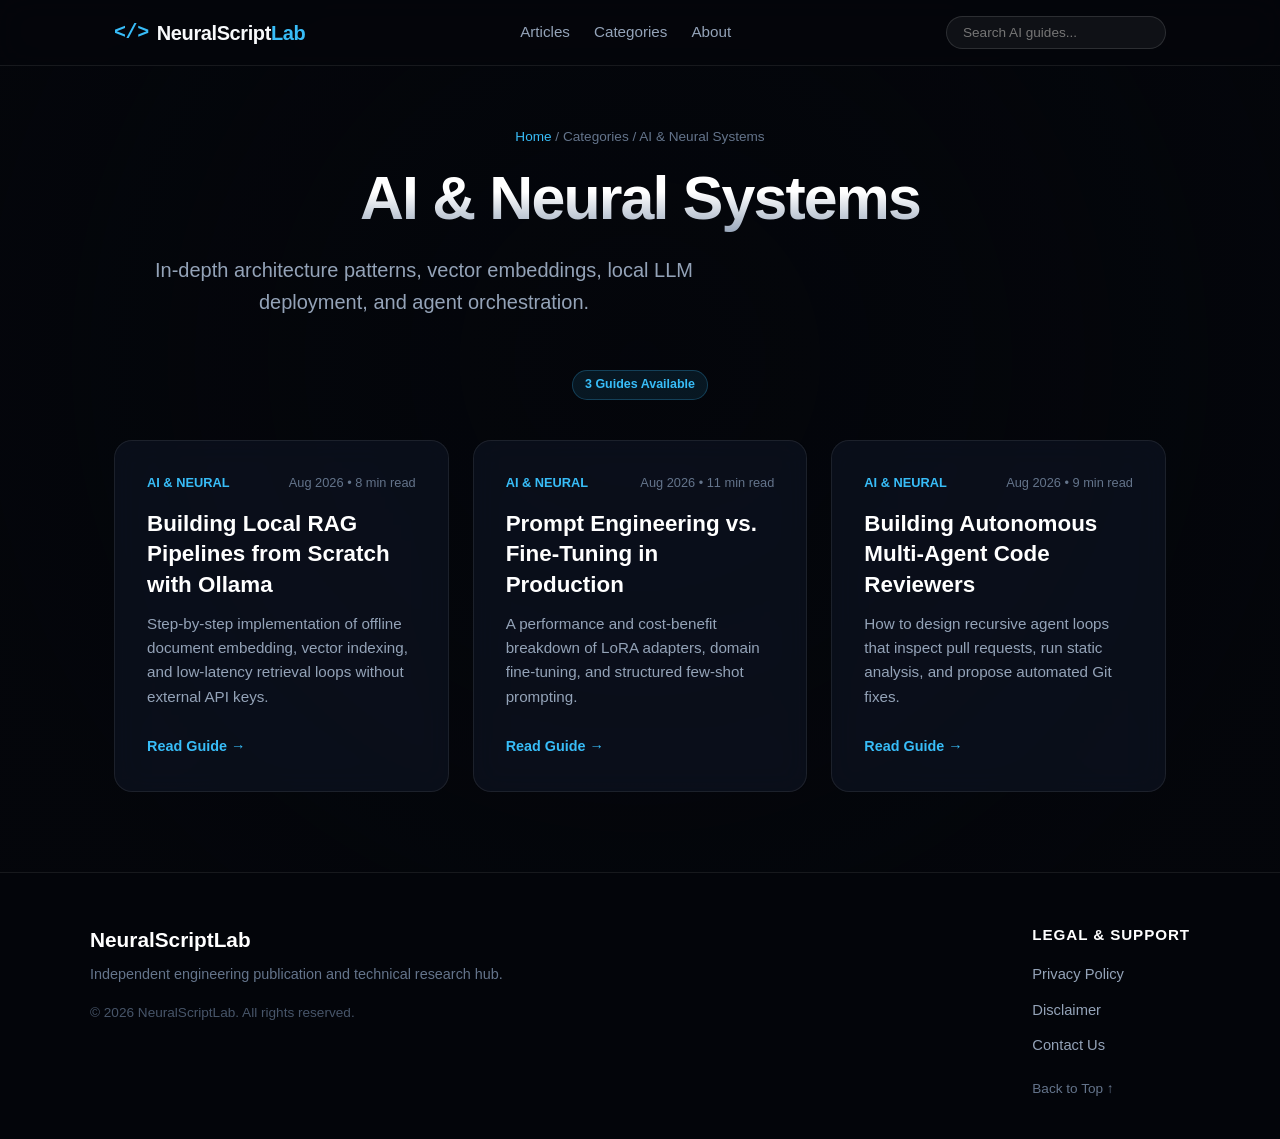
==== categories/ai.html @ 1413b83c "Create ai.html" ====
<!DOCTYPE html>
<html lang="en">
<head>
  <meta charset="UTF-8">
  <meta name="viewport" content="width=device-width, initial-scale=1.0">
  <title>AI & Neural Systems — NeuralScriptLab</title>
  <meta name="description" content="Technical breakdowns of Large Language Models, local inference, RAG pipelines, and autonomous AI agents.">
  <link rel="canonical" href="https://neuralscriptlab.github.io/categories/ai.html">

  <link rel="stylesheet" href="../style.css">
  <style>
    /* Category Page Layout Adjustments */
    .category-header {
      padding: 60px 0 40px;
      text-align: center;
    }
    .breadcrumb {
      color: var(--text-muted);
      font-size: 0.85rem;
      margin-bottom: 16px;
    }
    .breadcrumb a {
      color: var(--accent-cyan);
      text-decoration: none;
    }
    .article-count-badge {
      background: rgba(56, 189, 248, 0.1);
      color: var(--accent-cyan);
      border: 1px solid var(--border-glow);
      padding: 4px 12px;
      border-radius: 9999px;
      font-size: 0.78rem;
      font-weight: 600;
      margin-top: 12px;
      display: inline-block;
    }
  </style>
</head>
<body id="top">

  <div class="scene-container" aria-hidden="true">
    <div class="layer layer-bg" id="layerBg"></div>
    <div class="layer layer-mid" id="layerMid"></div>
    <div class="layer layer-fore" id="layerFore"></div>
    <div class="depth-overlay"></div>
  </div>

  <header class="site-header">
    <div class="nav-container">
      <a href="../" class="brand-logo">
        <span class="logo-symbol">&lt;/&gt;</span>
        <span class="logo-text">NeuralScript<span class="logo-highlight">Lab</span></span>
      </a>

      <nav class="nav-links">
        <a href="../#articles" class="nav-item">Articles</a>
        <a href="../#categories" class="nav-item">Categories</a>
        <a href="../about.html" class="nav-item">About</a>
      </nav>

      <div class="search-box">
        <input type="text" id="searchInput" placeholder="Search AI guides..." autocomplete="off">
      </div>
    </div>
  </header>

  <main class="main-layout">
    <section class="category-header">
      <div class="breadcrumb">
        <a href="../">Home</a> / <span>Categories</span> / AI & Neural Systems
      </div>
      <h1 class="hero-title">AI & Neural Systems</h1>
      <p class="hero-description">
        In-depth architecture patterns, vector embeddings, local LLM deployment, and agent orchestration.
      </p>
      <span class="article-count-badge">3 Guides Available</span>
    </section>

    <section class="feed-grid" id="articles">
      <article class="article-card" data-category="ai">
        <div class="card-meta">
          <span class="card-tag">AI & Neural</span>
          <span class="card-date">Aug 2026 • 8 min read</span>
        </div>
        <h2 class="card-title">
          <a href="../articles/building-local-rag-pipeline.html">Building Local RAG Pipelines from Scratch with Ollama</a>
        </h2>
        <p class="card-summary">
          Step-by-step implementation of offline document embedding, vector indexing, and low-latency retrieval loops without external API keys.
        </p>
        <div class="card-footer">
          <span class="read-more">Read Guide →</span>
        </div>
      </article>

      <article class="article-card" data-category="ai">
        <div class="card-meta">
          <span class="card-tag">AI & Neural</span>
          <span class="card-date">Aug 2026 • 11 min read</span>
        </div>
        <h2 class="card-title">
          <a href="../articles/prompt-engineering-vs-fine-tuning.html">Prompt Engineering vs. Fine-Tuning in Production</a>
        </h2>
        <p class="card-summary">
          A performance and cost-benefit breakdown of LoRA adapters, domain fine-tuning, and structured few-shot prompting.
        </p>
        <div class="card-footer">
          <span class="read-more">Read Guide →</span>
        </div>
      </article>

      <article class="article-card" data-category="ai">
        <div class="card-meta">
          <span class="card-tag">AI & Neural</span>
          <span class="card-date">Aug 2026 • 9 min read</span>
        </div>
        <h2 class="card-title">
          <a href="../articles/autonomous-code-generation-agents.html">Building Autonomous Multi-Agent Code Reviewers</a>
        </h2>
        <p class="card-summary">
          How to design recursive agent loops that inspect pull requests, run static analysis, and propose automated Git fixes.
        </p>
        <div class="card-footer">
          <span class="read-more">Read Guide →</span>
        </div>
      </article>
    </section>
  </main>

  <footer class="site-footer">
    <div class="footer-container">
      <div class="footer-left">
        <p class="footer-brand">NeuralScriptLab</p>
        <p class="footer-desc">Independent engineering publication and technical research hub.</p>
        <p class="footer-copy">© 2026 NeuralScriptLab. All rights reserved.</p>
      </div>

      <div class="footer-right">
        <p class="footer-col-title">Legal & Support</p>
        <nav class="footer-vertical-links">
          <a href="../privacy-policy.html">Privacy Policy</a>
          <a href="../disclaimer.html">Disclaimer</a>
          <a href="../contact.html">Contact Us</a>
          <a href="#top" class="back-top">Back to Top ↑</a>
        </nav>
      </div>
    </div>
  </footer>

  <script src="../script.js"></script>
</body>
</html>
---- style.css ----
/* ==========================================================
   NEURALSCRIPTLAB - COMPLETE CORE STYLESHEET (style.css)
   ========================================================== */

* {
  margin: 0;
  padding: 0;
  box-sizing: border-box;
}

:root {
  --bg-dark: #04060b;
  --panel-bg: rgba(13, 19, 33, 0.72);
  --border-glow: rgba(56, 189, 248, 0.25);
  --border-subtle: rgba(255, 255, 255, 0.08);
  --text-primary: #f8fafc;
  --text-secondary: #94a3b8;
  --text-muted: #64748b;
  --accent-cyan: #38bdf8;
  --accent-blue: #0284c7;
}

html {
  scroll-behavior: smooth;
}

body {
  background-color: var(--bg-dark);
  color: var(--text-primary);
  font-family: -apple-system, BlinkMacSystemFont, "Segoe UI", Roboto, "Helvetica Neue", Arial, sans-serif;
  overflow-x: hidden;
  line-height: 1.6;
}

/* ==========================================================
   3D MULTI-LAYER SCENE VIEWPORT
   ========================================================== */

.scene-container {
  position: fixed;
  top: 0;
  left: 0;
  width: 100vw;
  height: 100vh;
  z-index: -1;
  perspective: 1200px;
  overflow: hidden;
  pointer-events: none;
}

.layer {
  position: absolute;
  top: -10%;
  left: -10%;
  width: 120%;
  height: 120%;
  background-position: center;
  background-repeat: no-repeat;
  background-size: cover;
  will-change: transform, opacity;
}

/* Layer 1: Background Stars/Grid */
.layer-bg {
  background-image: url('https://images.unsplash.com/photo-1506703719100-a0f3a48c0f86?q=80&w=1920&auto=format&fit=crop');
  opacity: 0.55;
}

/* Layer 2: Midground (Aapki Nayi Uploaded AI & Coding Image) */
.layer-mid {
  background-image: url('https://i.ibb.co/mrdgyKr2/file-000000002944821180a5962eb6aea0ef.png');
  background-size: contain;
  background-position: center 35%;
  opacity: 0.85;
}

/* Layer 3: Foreground (Ambient Dust Particles) */
.layer-fore {
  background-image: url('https://images.unsplash.com/photo-1534447677768-be436bb09401?q=80&w=1920&auto=format&fit=crop');
  mix-blend-mode: screen;
  opacity: 0.3;
}

.depth-overlay {
  position: absolute;
  top: 0;
  left: 0;
  width: 100%;
  height: 100%;
  background: radial-gradient(circle at 50% 40%, rgba(4, 6, 11, 0.35) 0%, rgba(4, 6, 11, 0.96) 85%);
}

/* ==========================================================
   NAVIGATION
   ========================================================== */

.site-header {
  position: sticky;
  top: 0;
  z-index: 100;
  backdrop-filter: blur(14px);
  -webkit-backdrop-filter: blur(14px);
  background: rgba(4, 6, 11, 0.75);
  border-bottom: 1px solid var(--border-subtle);
}

.nav-container {
  max-width: 1100px;
  margin: 0 auto;
  padding: 16px 24px;
  display: flex;
  align-items: center;
  justify-content: space-between;
  gap: 20px;
}

.brand-logo {
  display: flex;
  align-items: center;
  gap: 8px;
  text-decoration: none;
  color: var(--text-primary);
  font-weight: 800;
  font-size: 1.25rem;
  letter-spacing: -0.02em;
}

.logo-symbol {
  color: var(--accent-cyan);
  font-family: monospace;
}

.logo-highlight {
  color: var(--accent-cyan);
}

.nav-links {
  display: flex;
  gap: 24px;
}

.nav-item {
  color: var(--text-secondary);
  text-decoration: none;
  font-size: 0.95rem;
  font-weight: 500;
  transition: color 0.2s ease;
}

.nav-item:hover {
  color: var(--accent-cyan);
}

.search-box input {
  background: rgba(255, 255, 255, 0.05);
  border: 1px solid rgba(255, 255, 255, 0.12);
  padding: 8px 16px;
  border-radius: 9999px;
  color: #ffffff;
  font-size: 0.85rem;
  outline: none;
  width: 220px;
  transition: all 0.2s ease;
}

.search-box input:focus {
  border-color: var(--accent-cyan);
  background: rgba(255, 255, 255, 0.08);
  width: 260px;
}

/* ==========================================================
   HERO SECTION
   ========================================================== */

.main-layout {
  max-width: 1100px;
  margin: 0 auto;
  padding: 0 24px 80px;
  position: relative;
  z-index: 1;
}

.hero-section {
  min-height: 85vh;
  display: flex;
  flex-direction: column;
  justify-content: center;
  align-items: center;
  text-align: center;
  padding-top: 40px;
}

.badge-pill {
  background: rgba(56, 189, 248, 0.1);
  color: var(--accent-cyan);
  border: 1px solid var(--border-glow);
  padding: 6px 18px;
  border-radius: 9999px;
  font-size: 0.82rem;
  font-weight: 600;
  letter-spacing: 0.04em;
  margin-bottom: 24px;
}

.hero-title {
  font-size: 3.8rem;
  font-weight: 800;
  letter-spacing: -0.03em;
  line-height: 1.15;
  margin-bottom: 20px;
  background: linear-gradient(180deg, #ffffff 40%, #94a3b8 100%);
  -webkit-background-clip: text;
  -webkit-text-fill-color: transparent;
}

.hero-description {
  color: var(--text-secondary);
  font-size: 1.25rem;
  max-width: 620px;
  margin-bottom: 40px;
}

.scroll-cue {
  display: flex;
  flex-direction: column;
  align-items: center;
  gap: 6px;
  color: var(--text-muted);
  font-size: 0.85rem;
  text-transform: uppercase;
  letter-spacing: 0.1em;
}

.bounce-arrow {
  animation: bounce 2s infinite;
}

@keyframes bounce {
  0%, 20%, 50%, 80%, 100% { transform: translateY(0); }
  40% { transform: translateY(-6px); }
  60% { transform: translateY(-3px); }
}

/* ==========================================================
   CATEGORY STRIP
   ========================================================== */

.category-strip {
  display: flex;
  gap: 12px;
  margin-bottom: 40px;
  flex-wrap: wrap;
}

.cat-pill {
  background: rgba(255, 255, 255, 0.05);
  border: 1px solid rgba(255, 255, 255, 0.1);
  color: var(--text-secondary);
  padding: 8px 20px;
  border-radius: 9999px;
  font-size: 0.85rem;
  cursor: pointer;
  transition: all 0.2s ease;
}

.cat-pill.active,
.cat-pill:hover {
  background: rgba(56, 189, 248, 0.15);
  border-color: var(--accent-cyan);
  color: #ffffff;
}

/* ==========================================================
   ARTICLES FEED (GLASSMORPHIC CARDS)
   ========================================================== */

.feed-grid {
  display: grid;
  grid-template-columns: repeat(auto-fit, minmax(320px, 1fr));
  gap: 24px;
}

.article-card {
  background: var(--panel-bg);
  border: 1px solid var(--border-subtle);
  border-radius: 18px;
  padding: 32px;
  display: flex;
  flex-direction: column;
  backdrop-filter: blur(14px);
  -webkit-backdrop-filter: blur(14px);
  transition: transform 0.2s ease, border-color 0.2s ease, box-shadow 0.2s ease;
}

.article-card:hover {
  transform: translateY(-4px);
  border-color: var(--border-glow);
  box-shadow: 0 16px 32px rgba(0, 0, 0, 0.4);
}

.card-meta {
  display: flex;
  justify-content: space-between;
  align-items: center;
  margin-bottom: 16px;
  font-size: 0.8rem;
}

.card-tag {
  color: var(--accent-cyan);
  font-weight: 600;
  text-transform: uppercase;
}

.card-date {
  color: var(--text-muted);
}

.card-title a {
  color: #ffffff;
  text-decoration: none;
  font-size: 1.4rem;
  line-height: 1.35;
  font-weight: 700;
  display: inline-block;
  margin-bottom: 12px;
  transition: color 0.2s ease;
}

.card-title a:hover {
  color: var(--accent-cyan);
}

.card-summary {
  color: var(--text-secondary);
  font-size: 0.95rem;
  margin-bottom: 24px;
  flex-grow: 1;
}

.card-footer {
  margin-top: auto;
}

.read-more {
  color: var(--accent-cyan);
  font-weight: 600;
  font-size: 0.9rem;
}

/* ==========================================================
   FOOTER (STRICT VERTICAL STACKING)
   ========================================================== */

.site-footer {
  border-top: 1px solid var(--border-subtle);
  background: rgba(4, 6, 11, 0.96);
  padding: 50px 24px 40px;
  position: relative;
  z-index: 1;
}

.footer-container {
  max-width: 1100px;
  margin: 0 auto;
  display: flex;
  justify-content: space-between;
  align-items: flex-start;
  gap: 40px;
}

.footer-left {
  max-width: 450px;
}

.footer-brand {
  font-weight: 800;
  font-size: 1.3rem;
  color: #ffffff;
  margin-bottom: 8px;
}

.footer-desc {
  color: var(--text-muted);
  font-size: 0.9rem;
  line-height: 1.5;
  margin-bottom: 16px;
}

.footer-copy {
  color: #475569;
  font-size: 0.85rem;
}

.footer-right {
  display: flex;
  flex-direction: column;
  align-items: flex-start;
}

.footer-col-title {
  color: #ffffff;
  font-weight: 700;
  font-size: 0.95rem;
  text-transform: uppercase;
  letter-spacing: 0.06em;
  margin-bottom: 16px;
}

.footer-vertical-links {
  display: flex !important;
  flex-direction: column !important;
  align-items: flex-start !important;
  gap: 12px !important;
}

.footer-vertical-links a {
  display: block !important;
  color: var(--text-secondary);
  text-decoration: none;
  font-size: 0.92rem;
  transition: color 0.2s ease, transform 0.2s ease;
  width: auto;
}

.footer-vertical-links a:hover {
  color: var(--accent-cyan);
  transform: translateX(4px);
}

.footer-vertical-links .back-top {
  color: var(--text-muted);
  margin-top: 8px;
  font-size: 0.85rem;
}

.footer-vertical-links .back-top:hover {
  color: #ffffff;
}

/* ==========================================================
   RESPONSIVENESS (MOBILE & TABLETS)
   ========================================================== */

@media (max-width: 768px) {
  .hero-title {
    font-size: 2.4rem;
  }
  
  .nav-links {
    display: none;
  }
  
  .search-box input {
    width: 100%;
  }

  .feed-grid {
    grid-template-columns: 1fr;
  }

  .footer-container {
    flex-direction: column;
    gap: 32px;
  }
}
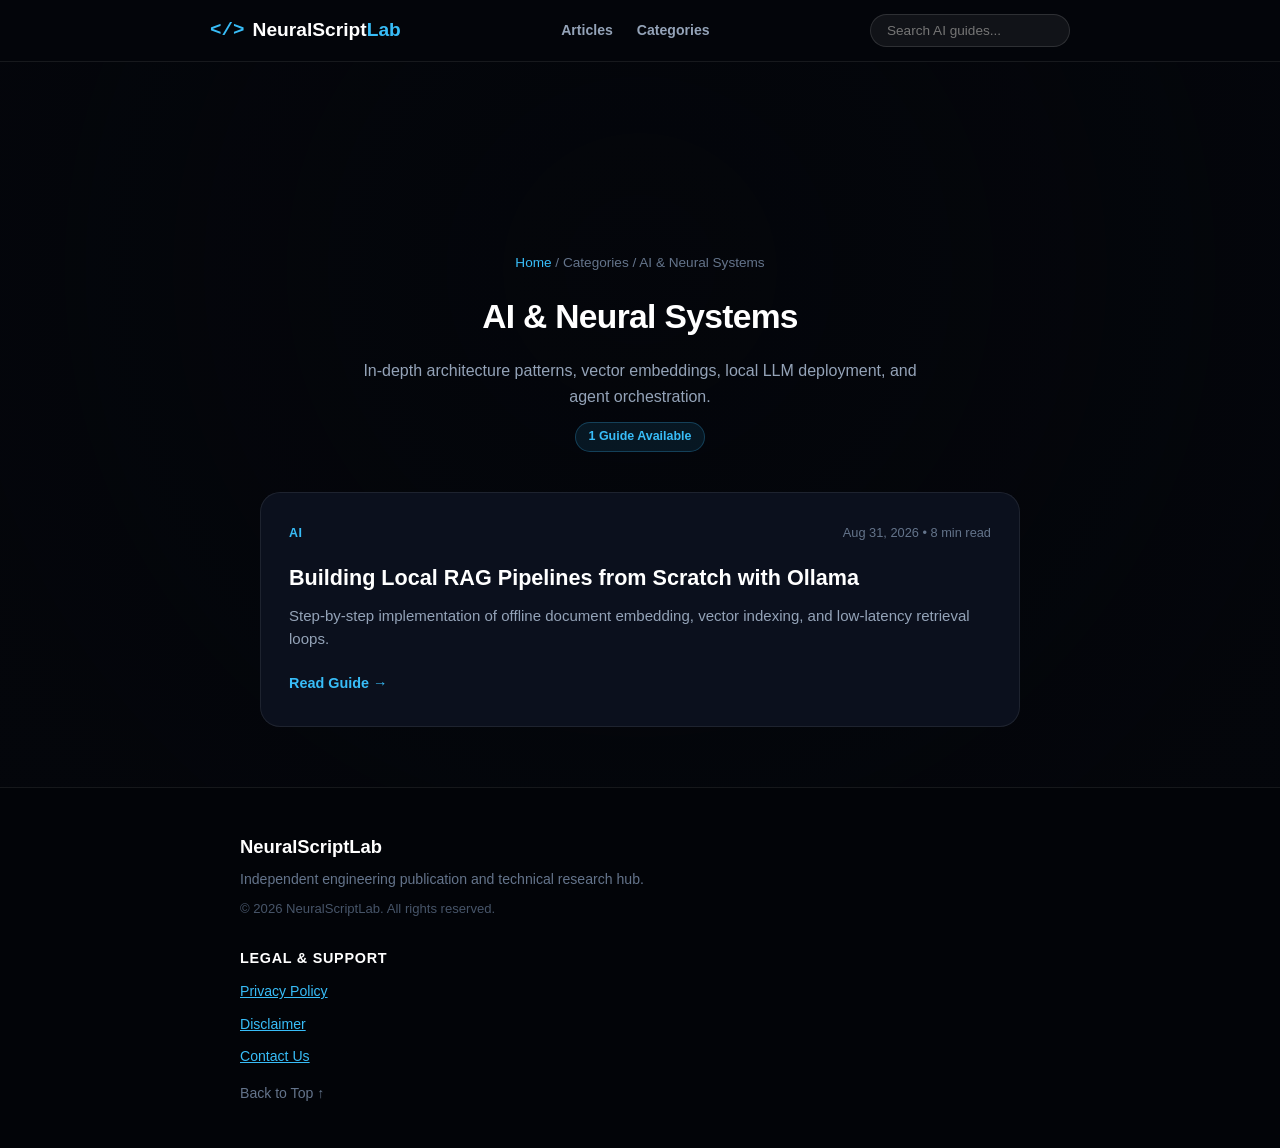
==== commit f816b9e3: "Update ai.html" ====
--- a/categories/ai.html
+++ b/categories/ai.html
@@ -9,20 +9,15 @@
 
   <link rel="stylesheet" href="../style.css">
   <style>
-    /* Category Page Layout Adjustments */
-    .category-header {
-      padding: 60px 0 40px;
-      text-align: center;
+    /* AI section theme — neural cyan/blue (site default) */
+    :root {
+      --accent-cyan: #38bdf8;
+      --border-glow: rgba(56, 189, 248, 0.25);
     }
-    .breadcrumb {
-      color: var(--text-muted);
-      font-size: 0.85rem;
-      margin-bottom: 16px;
-    }
-    .breadcrumb a {
-      color: var(--accent-cyan);
-      text-decoration: none;
-    }
+
+    .category-header { padding: 60px 0 40px; text-align: center; }
+    .breadcrumb { color: var(--text-muted); font-size: 0.85rem; margin-bottom: 16px; }
+    .breadcrumb a { color: var(--accent-cyan); text-decoration: none; }
     .article-count-badge {
       background: rgba(56, 189, 248, 0.1);
       color: var(--accent-cyan);
@@ -36,7 +31,7 @@
     }
   </style>
 </head>
-<body id="top">
+<body id="top" data-category="ai">
 
   <div class="scene-container" aria-hidden="true">
     <div class="layer layer-bg" id="layerBg"></div>
@@ -55,7 +50,6 @@
       <nav class="nav-links">
         <a href="../#articles" class="nav-item">Articles</a>
         <a href="../#categories" class="nav-item">Categories</a>
-        <a href="../about.html" class="nav-item">About</a>
       </nav>
 
       <div class="search-box">
@@ -73,57 +67,11 @@
       <p class="hero-description">
         In-depth architecture patterns, vector embeddings, local LLM deployment, and agent orchestration.
       </p>
-      <span class="article-count-badge">3 Guides Available</span>
+      <span class="article-count-badge" id="articleCount">Loading…</span>
     </section>
 
     <section class="feed-grid" id="articles">
-      <article class="article-card" data-category="ai">
-        <div class="card-meta">
-          <span class="card-tag">AI & Neural</span>
-          <span class="card-date">Aug 2026 • 8 min read</span>
-        </div>
-        <h2 class="card-title">
-          <a href="../articles/building-local-rag-pipeline.html">Building Local RAG Pipelines from Scratch with Ollama</a>
-        </h2>
-        <p class="card-summary">
-          Step-by-step implementation of offline document embedding, vector indexing, and low-latency retrieval loops without external API keys.
-        </p>
-        <div class="card-footer">
-          <span class="read-more">Read Guide →</span>
-        </div>
-      </article>
-
-      <article class="article-card" data-category="ai">
-        <div class="card-meta">
-          <span class="card-tag">AI & Neural</span>
-          <span class="card-date">Aug 2026 • 11 min read</span>
-        </div>
-        <h2 class="card-title">
-          <a href="../articles/prompt-engineering-vs-fine-tuning.html">Prompt Engineering vs. Fine-Tuning in Production</a>
-        </h2>
-        <p class="card-summary">
-          A performance and cost-benefit breakdown of LoRA adapters, domain fine-tuning, and structured few-shot prompting.
-        </p>
-        <div class="card-footer">
-          <span class="read-more">Read Guide →</span>
-        </div>
-      </article>
-
-      <article class="article-card" data-category="ai">
-        <div class="card-meta">
-          <span class="card-tag">AI & Neural</span>
-          <span class="card-date">Aug 2026 • 9 min read</span>
-        </div>
-        <h2 class="card-title">
-          <a href="../articles/autonomous-code-generation-agents.html">Building Autonomous Multi-Agent Code Reviewers</a>
-        </h2>
-        <p class="card-summary">
-          How to design recursive agent loops that inspect pull requests, run static analysis, and propose automated Git fixes.
-        </p>
-        <div class="card-footer">
-          <span class="read-more">Read Guide →</span>
-        </div>
-      </article>
+      <p style="color:var(--text-muted)">Loading guides…</p>
     </section>
   </main>
 
@@ -150,4 +98,3 @@
   <script src="../script.js"></script>
 </body>
 </html>
-
--- a/style.css
+++ b/style.css
@@ -1,7 +1,3 @@
-/* ==========================================================
-   NEURALSCRIPTLAB - COMPLETE CORE STYLESHEET (style.css)
-   ========================================================== */
-
 * {
   margin: 0;
   padding: 0;
@@ -10,14 +6,13 @@
 
 :root {
   --bg-dark: #04060b;
-  --panel-bg: rgba(13, 19, 33, 0.72);
+  --panel-bg: rgba(13, 19, 33, 0.85);
   --border-glow: rgba(56, 189, 248, 0.25);
   --border-subtle: rgba(255, 255, 255, 0.08);
   --text-primary: #f8fafc;
   --text-secondary: #94a3b8;
   --text-muted: #64748b;
   --accent-cyan: #38bdf8;
-  --accent-blue: #0284c7;
 }
 
 html {
@@ -27,15 +22,12 @@
 body {
   background-color: var(--bg-dark);
   color: var(--text-primary);
-  font-family: -apple-system, BlinkMacSystemFont, "Segoe UI", Roboto, "Helvetica Neue", Arial, sans-serif;
+  font-family: -apple-system, BlinkMacSystemFont, "Segoe UI", Roboto, sans-serif;
   overflow-x: hidden;
   line-height: 1.6;
 }
 
-/* ==========================================================
-   3D MULTI-LAYER SCENE VIEWPORT
-   ========================================================== */
-
+/* 3D Scene Viewport */
 .scene-container {
   position: fixed;
   top: 0;
@@ -56,29 +48,27 @@
   height: 120%;
   background-position: center;
   background-repeat: no-repeat;
-  background-size: cover;
-  will-change: transform, opacity;
-}
-
-/* Layer 1: Background Stars/Grid */
+  will-change: transform;
+}
+
 .layer-bg {
   background-image: url('https://images.unsplash.com/photo-1506703719100-a0f3a48c0f86?q=80&w=1920&auto=format&fit=crop');
+  background-size: cover;
   opacity: 0.55;
 }
 
-/* Layer 2: Midground (Aapki Nayi Uploaded AI & Coding Image) */
 .layer-mid {
   background-image: url('https://i.ibb.co/mrdgyKr2/file-000000002944821180a5962eb6aea0ef.png');
   background-size: contain;
-  background-position: center 35%;
+  background-position: center 22%;
   opacity: 0.85;
 }
 
-/* Layer 3: Foreground (Ambient Dust Particles) */
 .layer-fore {
   background-image: url('https://images.unsplash.com/photo-1534447677768-be436bb09401?q=80&w=1920&auto=format&fit=crop');
+  background-size: cover;
   mix-blend-mode: screen;
-  opacity: 0.3;
+  opacity: 0.25;
 }
 
 .depth-overlay {
@@ -87,31 +77,28 @@
   left: 0;
   width: 100%;
   height: 100%;
-  background: radial-gradient(circle at 50% 40%, rgba(4, 6, 11, 0.35) 0%, rgba(4, 6, 11, 0.96) 85%);
-}
-
-/* ==========================================================
-   NAVIGATION
-   ========================================================== */
-
+  background: radial-gradient(circle at 50% 30%, rgba(4, 6, 11, 0.4) 0%, rgba(4, 6, 11, 0.98) 85%);
+}
+
+/* Header */
 .site-header {
   position: sticky;
   top: 0;
   z-index: 100;
   backdrop-filter: blur(14px);
   -webkit-backdrop-filter: blur(14px);
-  background: rgba(4, 6, 11, 0.75);
+  background: rgba(4, 6, 11, 0.85);
   border-bottom: 1px solid var(--border-subtle);
 }
 
 .nav-container {
-  max-width: 1100px;
+  max-width: 900px;
   margin: 0 auto;
-  padding: 16px 24px;
+  padding: 14px 20px;
   display: flex;
   align-items: center;
   justify-content: space-between;
-  gap: 20px;
+  gap: 16px;
 }
 
 .brand-logo {
@@ -119,350 +106,311 @@
   align-items: center;
   gap: 8px;
   text-decoration: none;
-  color: var(--text-primary);
+  color: #ffffff;
   font-weight: 800;
-  font-size: 1.25rem;
-  letter-spacing: -0.02em;
-}
-
-.logo-symbol {
-  color: var(--accent-cyan);
-  font-family: monospace;
-}
-
-.logo-highlight {
-  color: var(--accent-cyan);
-}
+  font-size: 1.2rem;
+}
+
+.logo-symbol { color: var(--accent-cyan); font-family: monospace; }
+.logo-highlight { color: var(--accent-cyan); }
 
 .nav-links {
   display: flex;
+  align-items: center;
   gap: 24px;
 }
 
 .nav-item {
   color: var(--text-secondary);
   text-decoration: none;
-  font-size: 0.95rem;
-  font-weight: 500;
+  font-size: 0.88rem;
+  font-weight: 600;
   transition: color 0.2s ease;
-}
-
-.nav-item:hover {
-  color: var(--accent-cyan);
+  white-space: nowrap;
+}
+
+.nav-item:hover { color: var(--accent-cyan); }
+
+.hero-title {
+  font-size: 2.1rem;
+  font-weight: 800;
+  letter-spacing: -0.02em;
+  color: #ffffff;
+  margin-bottom: 14px;
+}
+
+.hero-description {
+  color: var(--text-secondary);
+  font-size: 1rem;
+  line-height: 1.65;
+  max-width: 560px;
+  margin: 0 auto;
 }
 
 .search-box input {
-  background: rgba(255, 255, 255, 0.05);
+  background: rgba(255, 255, 255, 0.06);
   border: 1px solid rgba(255, 255, 255, 0.12);
   padding: 8px 16px;
   border-radius: 9999px;
-  color: #ffffff;
+  color: #fff;
   font-size: 0.85rem;
   outline: none;
-  width: 220px;
+  width: 200px;
   transition: all 0.2s ease;
 }
 
 .search-box input:focus {
   border-color: var(--accent-cyan);
-  background: rgba(255, 255, 255, 0.08);
-  width: 260px;
-}
-
-/* ==========================================================
-   HERO SECTION
-   ========================================================== */
-
+  width: 230px;
+}
+
+/* Main Layout */
 .main-layout {
-  max-width: 1100px;
+  max-width: 800px;
   margin: 0 auto;
-  padding: 0 24px 80px;
+  padding: 130px 20px 60px;
   position: relative;
   z-index: 1;
 }
 
-.hero-section {
-  min-height: 85vh;
-  display: flex;
-  flex-direction: column;
-  justify-content: center;
-  align-items: center;
-  text-align: center;
-  padding-top: 40px;
-}
-
-.badge-pill {
-  background: rgba(56, 189, 248, 0.1);
+/* Welcome / Hero Block (sits above the category strip) */
+.welcome-block {
+  margin-bottom: 24px;
+}
+
+.welcome-eyebrow {
+  display: inline-flex;
+  align-items: center;
+  gap: 8px;
   color: var(--accent-cyan);
-  border: 1px solid var(--border-glow);
-  padding: 6px 18px;
+  font-size: 0.82rem;
+  font-weight: 700;
+  text-transform: uppercase;
+  letter-spacing: 0.08em;
+  margin-bottom: 10px;
+}
+
+.welcome-punchline {
+  font-size: 1.8rem;
+  font-weight: 800;
+  line-height: 1.2;
+  letter-spacing: -0.02em;
+  margin-bottom: 10px;
+  background: linear-gradient(100deg, #ffffff 30%, var(--accent-cyan) 100%);
+  -webkit-background-clip: text;
+  background-clip: text;
+  -webkit-text-fill-color: transparent;
+  max-width: 620px;
+}
+
+.welcome-tagline {
+  color: var(--text-secondary);
+  font-size: 0.95rem;
+  line-height: 1.5;
+  max-width: 560px;
+}
+
+.feed-header {
+  margin-bottom: 24px;
+}
+
+/* Category Filter Strip */
+.category-strip {
+  display: flex;
+  gap: 10px;
+  overflow-x: auto;
+  padding-bottom: 8px;
+}
+
+.cat-pill {
+  background: rgba(255, 255, 255, 0.05);
+  border: 1px solid rgba(255, 255, 255, 0.12);
+  color: var(--text-secondary);
+  padding: 8px 18px;
   border-radius: 9999px;
   font-size: 0.82rem;
-  font-weight: 600;
-  letter-spacing: 0.04em;
-  margin-bottom: 24px;
-}
-
-.hero-title {
-  font-size: 3.8rem;
-  font-weight: 800;
-  letter-spacing: -0.03em;
-  line-height: 1.15;
-  margin-bottom: 20px;
-  background: linear-gradient(180deg, #ffffff 40%, #94a3b8 100%);
-  -webkit-background-clip: text;
-  -webkit-text-fill-color: transparent;
-}
-
-.hero-description {
-  color: var(--text-secondary);
-  font-size: 1.25rem;
-  max-width: 620px;
-  margin-bottom: 40px;
-}
-
-.scroll-cue {
-  display: flex;
-  flex-direction: column;
-  align-items: center;
-  gap: 6px;
-  color: var(--text-muted);
-  font-size: 0.85rem;
-  text-transform: uppercase;
-  letter-spacing: 0.1em;
-}
-
-.bounce-arrow {
-  animation: bounce 2s infinite;
-}
-
-@keyframes bounce {
-  0%, 20%, 50%, 80%, 100% { transform: translateY(0); }
-  40% { transform: translateY(-6px); }
-  60% { transform: translateY(-3px); }
-}
-
-/* ==========================================================
-   CATEGORY STRIP
-   ========================================================== */
-
-.category-strip {
-  display: flex;
-  gap: 12px;
-  margin-bottom: 40px;
-  flex-wrap: wrap;
-}
-
-.cat-pill {
-  background: rgba(255, 255, 255, 0.05);
-  border: 1px solid rgba(255, 255, 255, 0.1);
-  color: var(--text-secondary);
-  padding: 8px 20px;
-  border-radius: 9999px;
-  font-size: 0.85rem;
+  font-weight: 500;
   cursor: pointer;
+  white-space: nowrap;
   transition: all 0.2s ease;
-}
-
-.cat-pill.active,
-.cat-pill:hover {
+  text-decoration: none;
+  display: inline-flex;
+  align-items: center;
+}
+
+.cat-pill.active, .cat-pill:hover {
   background: rgba(56, 189, 248, 0.15);
   border-color: var(--accent-cyan);
   color: #ffffff;
 }
 
-/* ==========================================================
-   ARTICLES FEED (GLASSMORPHIC CARDS)
-   ========================================================== */
-
+/* Section Title */
+.section-title-wrap {
+  display: flex;
+  align-items: center;
+  gap: 10px;
+  margin-bottom: 16px;
+}
+
+.section-heading {
+  font-size: 1.25rem;
+  font-weight: 700;
+  color: #ffffff;
+  letter-spacing: -0.01em;
+}
+
+.live-dot {
+  width: 8px;
+  height: 8px;
+  border-radius: 50%;
+  background: #10b981;
+  box-shadow: 0 0 8px #10b981;
+}
+
+/* Article Cards */
 .feed-grid {
-  display: grid;
-  grid-template-columns: repeat(auto-fit, minmax(320px, 1fr));
-  gap: 24px;
+  display: flex;
+  flex-direction: column;
+  gap: 20px;
 }
 
 .article-card {
   background: var(--panel-bg);
   border: 1px solid var(--border-subtle);
-  border-radius: 18px;
-  padding: 32px;
+  border-radius: 20px;
+  padding: 30px 28px;
   display: flex;
   flex-direction: column;
-  backdrop-filter: blur(14px);
-  -webkit-backdrop-filter: blur(14px);
-  transition: transform 0.2s ease, border-color 0.2s ease, box-shadow 0.2s ease;
+  backdrop-filter: blur(16px);
+  -webkit-backdrop-filter: blur(16px);
+  transition: transform 0.2s ease, border-color 0.2s ease;
 }
 
 .article-card:hover {
-  transform: translateY(-4px);
+  transform: translateY(-2px);
   border-color: var(--border-glow);
-  box-shadow: 0 16px 32px rgba(0, 0, 0, 0.4);
 }
 
 .card-meta {
   display: flex;
   justify-content: space-between;
   align-items: center;
-  margin-bottom: 16px;
+  margin-bottom: 14px;
   font-size: 0.8rem;
 }
 
 .card-tag {
   color: var(--accent-cyan);
-  font-weight: 600;
+  font-weight: 700;
   text-transform: uppercase;
-}
-
-.card-date {
-  color: var(--text-muted);
-}
+  font-size: 0.78rem;
+  letter-spacing: 0.04em;
+}
+
+.card-date { color: var(--text-muted); }
 
 .card-title a {
   color: #ffffff;
   text-decoration: none;
-  font-size: 1.4rem;
+  font-size: 1.35rem;
   line-height: 1.35;
   font-weight: 700;
   display: inline-block;
   margin-bottom: 12px;
-  transition: color 0.2s ease;
-}
-
-.card-title a:hover {
-  color: var(--accent-cyan);
-}
+}
+
+.card-title a:hover { color: var(--accent-cyan); }
 
 .card-summary {
   color: var(--text-secondary);
-  font-size: 0.95rem;
-  margin-bottom: 24px;
-  flex-grow: 1;
-}
-
-.card-footer {
-  margin-top: auto;
+  font-size: 0.94rem;
+  margin-bottom: 20px;
+  line-height: 1.55;
 }
 
 .read-more {
   color: var(--accent-cyan);
   font-weight: 600;
   font-size: 0.9rem;
-}
-
-/* ==========================================================
-   FOOTER (STRICT VERTICAL STACKING)
-   ========================================================== */
-
+  text-decoration: none;
+}
+
+/* Vertical Footer */
 .site-footer {
   border-top: 1px solid var(--border-subtle);
-  background: rgba(4, 6, 11, 0.96);
-  padding: 50px 24px 40px;
+  background: #020408;
+  padding: 44px 20px;
   position: relative;
   z-index: 1;
 }
 
 .footer-container {
-  max-width: 1100px;
+  max-width: 800px;
   margin: 0 auto;
   display: flex;
-  justify-content: space-between;
-  align-items: flex-start;
-  gap: 40px;
-}
-
-.footer-left {
-  max-width: 450px;
+  flex-direction: column;
+  gap: 28px;
 }
 
 .footer-brand {
   font-weight: 800;
-  font-size: 1.3rem;
-  color: #ffffff;
-  margin-bottom: 8px;
+  font-size: 1.15rem;
+  color: #ffffff;
+  margin-bottom: 6px;
 }
 
 .footer-desc {
   color: var(--text-muted);
-  font-size: 0.9rem;
-  line-height: 1.5;
-  margin-bottom: 16px;
+  font-size: 0.88rem;
+  margin-bottom: 8px;
 }
 
 .footer-copy {
   color: #475569;
-  font-size: 0.85rem;
+  font-size: 0.82rem;
 }
 
 .footer-right {
   display: flex;
   flex-direction: column;
-  align-items: flex-start;
+  gap: 10px;
 }
 
 .footer-col-title {
   color: #ffffff;
   font-weight: 700;
-  font-size: 0.95rem;
+  font-size: 0.9rem;
   text-transform: uppercase;
-  letter-spacing: 0.06em;
-  margin-bottom: 16px;
+  letter-spacing: 0.05em;
 }
 
 .footer-vertical-links {
   display: flex !important;
   flex-direction: column !important;
   align-items: flex-start !important;
-  gap: 12px !important;
+  gap: 10px !important;
 }
 
 .footer-vertical-links a {
   display: block !important;
-  color: var(--text-secondary);
-  text-decoration: none;
-  font-size: 0.92rem;
-  transition: color 0.2s ease, transform 0.2s ease;
-  width: auto;
-}
-
-.footer-vertical-links a:hover {
   color: var(--accent-cyan);
-  transform: translateX(4px);
+  text-decoration: underline;
+  font-size: 0.88rem;
 }
 
 .footer-vertical-links .back-top {
   color: var(--text-muted);
-  margin-top: 8px;
-  font-size: 0.85rem;
-}
-
-.footer-vertical-links .back-top:hover {
-  color: #ffffff;
-}
-
-/* ==========================================================
-   RESPONSIVENESS (MOBILE & TABLETS)
-   ========================================================== */
-
-@media (max-width: 768px) {
-  .hero-title {
-    font-size: 2.4rem;
+  text-decoration: none;
+  margin-top: 4px;
+}
+
+@media (max-width: 600px) {
+  .main-layout { padding-top: 100px; }
+  .search-box input { width: 140px; }
+  .article-card { padding: 24px 20px; }
+  .card-title a { font-size: 1.2rem; }
+  .welcome-punchline { font-size: 1.4rem; }
+  .welcome-block { margin-bottom: 20px; }
+  .nav-links { display: none; }
+  .hero-title { font-size: 1.6rem; }
   }
-  
-  .nav-links {
-    display: none;
-  }
-  
-  .search-box input {
-    width: 100%;
-  }
-
-  .feed-grid {
-    grid-template-columns: 1fr;
-  }
-
-  .footer-container {
-    flex-direction: column;
-    gap: 32px;
-  }
-}
-
